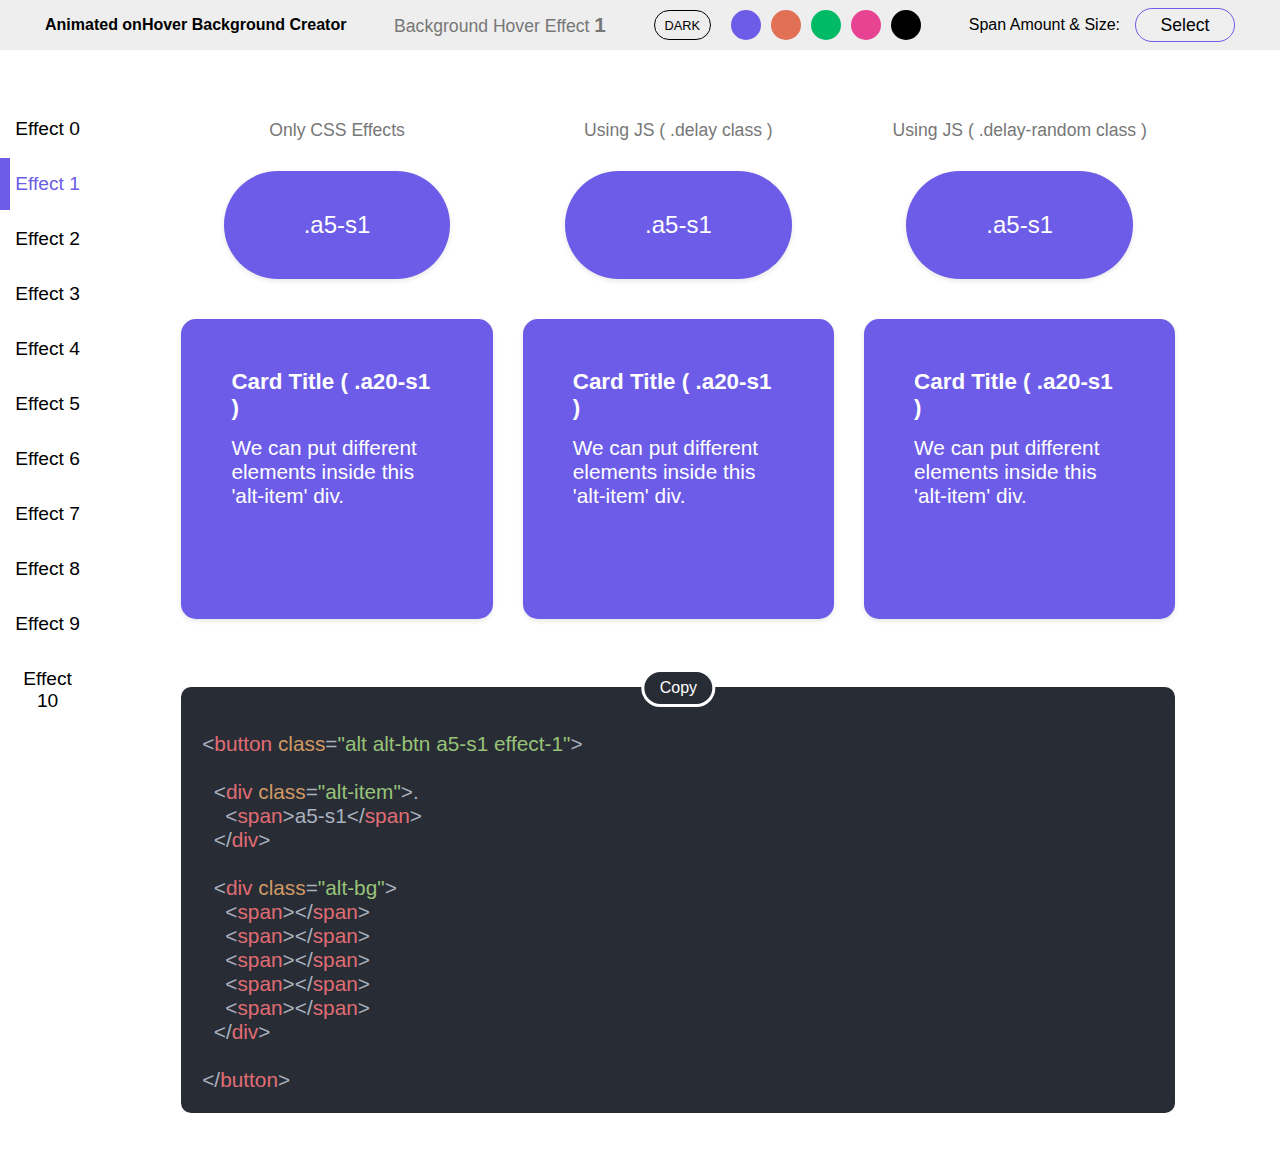
==== animated-bg/index.html @ 3fb82e07 "cm menu div" ====
<!DOCTYPE html>
<html lang="en">
<head>
<!-- Global site tag (gtag.js) - Google Analytics -->
<script async src="https://www.googletagmanager.com/gtag/js?id=UA-150589149-1"></script>
<script>
  window.dataLayer = window.dataLayer || [];
  function gtag(){dataLayer.push(arguments);}
  gtag('js', new Date());

  gtag('config', 'UA-150589149-1');
</script>
  <meta charset="UTF-8">
  <meta http-equiv="X-UA-Compatible" content="IE=edge">
  <meta name="viewport" content="width=device-width, initial-scale=1.0">

  <!-- Main CSS Library file -->
  <link rel="stylesheet" href="bg.alt.min.css" />
  <!-- Optional Javascript -->
  <script src="demo-bg.alt.min.js" defer></script>

  <!-- Custom Style -->
  <link rel="stylesheet" href="demo.css" />

  <!-- Highlight Style -->
  <!-- <link rel="stylesheet" href="a11y-dark.min.css" /> -->
  <link rel="stylesheet" href="atom-one-dark-reasonable.min.css" />
  
  <!-- Custom Javascript -->
  <script src="highlight.min.js" defer></script>
  <script src="demo.js" defer></script>

  <title>
    Animated onHover Background Creator
    - Teerax.com || Altarmiz.com
  </title>
</head>
<body>
  <div class="nav-topbar">
    <div class="logo">
      <h1>Animated onHover Background Creator</h1>
    </div>

    <div id="context-menu">
      <div class="item" id="cm-reload">Reload this page</div>
      <!-- <div class="item">Option 2</div>
      <div class="item">Option 3</div>
      <div class="item">Option 4</div>
      <div class="item">Option 5</div> -->
    </div>
    
    <div class="title">Background Hover Effect <span>0</span></div>
    <div class="color-palate">
      <button id="dark-theme" class="theme-switch">Dark</button>
      <button id="blue" class="color"></button>
      <button id="orange" class="color"></button>
      <button id="green" class="color"></button>
      <button id="pink" class="color"></button>
      <button id="black" class="color"></button>
    </div>

    <div class="size-classes">
      <p class="label">Span Amount & Size: </p>
      <button class="dropdown-trigger-for-btn">Select</button>
      <div class="dropdown-for-btn">
        <div>
          <p>1 span</p>
          <span id="a1-s1">.a1-s1</span>
        </div>
        <div>
          <p>2 span</p>
          <span id="a2-s1">.a2-s1</span>
          <span id="a2-s1-o">.a2-s1-o</span>
        </div>
        <div>
          <p>4 span</p>
          <span id="a4-s1">.a4-s1</span>
          <span id="a4-s2">.a4-s2</span>
          <span id="a4-s2-o">.a4-s2-o</span>
        </div>
        <div>
          <p>5 span</p>
          <span id="a5-s1">.a5-s1</span>
          <span id="a5-s1-o">.a5-s1-o</span>
        </div>
        <div>
          <p>8 span</p>
          <span id="a8-s1">.a8-s1</span>
          <span id="a8-s1-o">.a8-s1-o</span>
        </div>
        <div>
          <p>10 span</p>
          <span id="a10-s1">.a10-s1</span>
          <span id="a10-s1-o">.a10-s1-o</span>
          <span id="a10-s2">.a10-s2</span>
          <span id="a10-s2-o">.a10-s2-o</span>
        </div>
        <div>
          <p>16 span</p>
          <span id="a16-s1">.a16-s1</span>
        </div>
        <div>
          <p>20 span</p>
          <span id="a20-s1">.a20-s1</span>
          <span id="a20-s1-o">.a20-s1-o</span>
          <span id="a20-s2">.a20-s2</span>
          <span id="a20-s2-o">.a20-s2-o</span>
        </div>
        <div>
          <p>25 span</p>
          <span id="a25-s1">.a25-s1</span>
        </div>
        <div>
          <p>40 span</p>
          <span id="a40-s1">.a40-s1</span>
          <span id="a40-s1-o">.a40-s1-o</span>
          <span id="a40-s2">.a40-s2</span>
          <span id="a40-s2-o">.a40-s2-o</span>
        </div>
        <div>
          <p>50 span</p>
          <span id="a50-s1">.a50-s1</span>
          <span id="a50-s1-o">.a50-s1-o</span>
        </div>
        <div>
          <p>100 span</p>
          <span id="a100-s1">.a100-s1</span>
        </div>
      </div>
    </div>
  </div>
  
  <nav class="nav-sidebar">
    <button id="effect-0" class="nav-btn">Effect 0</a>
    <button id="effect-1" class="nav-btn">Effect 1</a>
    <button id="effect-2" class="nav-btn">Effect 2</a>
    <button id="effect-3" class="nav-btn">Effect 3</a>
    <button id="effect-4" class="nav-btn">Effect 4</a>
    <button id="effect-5" class="nav-btn">Effect 5</a>
    <button id="effect-6" class="nav-btn">Effect 6</a>
    <button id="effect-7" class="nav-btn">Effect 7</a>
    <button id="effect-8" class="nav-btn">Effect 8</a>
    <button id="effect-9" class="nav-btn">Effect 9</a>
    <button id="effect-10" class="nav-btn">Effect 10</a>
  </nav>

  <div class="container">
    <section id="effects">
      <div class="col">
        <div class="title">
          <p>	Only CSS Effects</p>
        </div>
      
        <!-- button using <button> element -->
        <button class="alt alt-btn effect-1 a5-s1">
          <div class="alt-item">.<span>a5-s1</span></div>
          <div class="alt-bg"></div>
        </button>
      
        <!-- Card -->
        <div class="alt alt-card effect-1 a20-s1">
          <div class="alt-item">
            <h3>Card Title ( <span>.a20-s1</span> )</h3>
            <p>We can put different elements inside this <br> 'alt-item' div.</p>
          </div>
          <div class="alt-bg"></div>
        </div>
      </div>
    
      <div class="col">
        <div class="title">
          <p>	Using JS ( .delay class )</p>
        </div>
      
        <!-- button using <button> element -->
        <button class="alt alt-btn effect-1 a5-s1 delay">
          <div class="alt-item">.<span>a5-s1</span></div>
          <div class="alt-bg"></div>
        </button>
      
        <!-- Card -->
        <div class="alt alt-card effect-1 a20-s1 delay">
          <div class="alt-item">
            <h3>Card Title ( <span>.a20-s1</span> )</h3>
            <p>We can put different elements inside this <br> 'alt-item' div.</p>
          </div>
          <div class="alt-bg"></div>
        </div>
      </div>
      
      <div class="col">
        <div class="title">
          <p>	Using JS ( .delay-random class )</p>
        </div>
      
        <!-- button using <button> element -->
        <button class="alt alt-btn effect-1 a5-s1 delay-random">
          <div class="alt-item">.<span>a5-s1</span></div>
          <div class="alt-bg"></div>
        </button>
      
        <!-- Card -->
        <div class="alt alt-card effect-1 a20-s1 delay-random">
          <div class="alt-item">
            <h3>Card Title ( .<span>a20-s1</span> )</h3>
            <p>We can put different elements inside this <br> 'alt-item' div.</p>
          </div>
          <div class="alt-bg"></div>
        </div>
      </div>
    </section>

    <section>
      <div class="col-full">
        <!-- <textarea class="code codeHighlight" name="" id="" spellcheck="false"></textarea> -->
        <pre class="code-container">
          <div class="tooltip">
            <button id="copy"><span class="tooltiptext" id="myTooltip">Copy to clipboard</span>Copy</button>
          </div>
          <code class="code language-html"></code>
        </pre>
      </div>
    </section>
  </div>

</body>
</html>
---- animated-bg/bg.alt.min.css ----
.alt-btn,button{border:none;cursor:pointer}.alt-btn,.alt-card{box-shadow:var(--shadow)}.alt,.alt-bg{overflow:hidden}:root{--color-black:black;--color-white:white;--color-light-gray:#eeeeee;--color-1:#6c5ce7;--color-2:#e17055;--color-3:#00ba66;--color-4:#e84393;--transparent:transparent;--sw:20%;--sh:25%;--alt-primary-color:var(--color-1);--alt-secondary-color:var(--color-light-gray);--span-bg:var(--alt-primary-color);--hover-span-bg:var(--transparent);--bg:var(--alt-secondary-color);--hover-bg:var(--alt-secondary-color);--font-color:var(--color-white);--hover-font-color:var(--alt-primary-color);--font-family:Helvetica,Arial,sans-serif;--shadow:0px 2px 5px 0px rgba(0, 0, 0, 0.1);--hover-shadow:0px 4px 5px 0px rgba(0, 0, 0, 0.2);--alt-transition:box-shadow 0.4s ease-in-out,color 0.4s ease-in-out,background 0.4s ease-in-out;--span-transition:0.5s ease-in-out;--span-transition-delay:.1s;--span-2n-transition-delay:.2s;--span-3n-transition-delay:.3s}.alt,.dark-theme{color:var(--font-color)}*{margin:0;padding:0;box-sizing:border-box;font-family:var(--font-family);font-size:1em}.alt-btn{padding:15px 30px;border-radius:15em;width:fit-content;height:fit-content;font-size:1.1em;font-weight:400;text-transform:uppercase;text-decoration:none;user-select:none}.a1-s1 .alt-bg span,.alt-bg,.alt-item{width:100%;height:100%}.alt-card{min-width:300px;min-height:300px;border-radius:15px;padding:20px;font-size:1em;font-weight:300}.alt-btn:active,.alt-btn:focus,.alt-btn:hover,.alt-card:active,.alt-card:focus,.alt-card:hover{box-shadow:var(--hover-shadow);color:var(--hover-font-color);background:var(--hover-bg)}.alt{position:relative;display:flex!important;background:var(--bg);transition:var(--alt-transition)}.alt:active,.alt:focus,.alt:hover{color:var(--hover-font-color);background:var(--hover-bg)}.alt-item{z-index:5}.alt-bg{position:absolute;top:0;left:0;z-index:3;display:flex;flex-wrap:wrap}.alt-bg span{width:var(--sw);height:var(--sh);background:var(--span-bg);transition:var(--span-transition);flex-grow:1}.alt-bg span:nth-child(2n){transition-delay:var(--span-2n-transition-delay);transform-origin:center}.alt-bg span:nth-child(3n){transition-delay:var(--span-3n-transition-delay);transform-origin:center}.alt:active .alt-bg span,.alt:focus .alt-bg span,.alt:hover .alt-bg span{background:var(--hover-span-bg)}.alt:active.effect-0 .alt-bg span,.alt:focus.effect-0 .alt-bg span,.alt:hover.effect-0 .alt-bg span{transform:none}.alt:active.effect-1 .alt-bg span,.alt:focus.effect-1 .alt-bg span,.alt:hover.effect-1 .alt-bg span{transform:rotateY(180deg) rotateX(180deg) translateX(-150px)}.alt:active.effect-2 .alt-bg span,.alt:focus.effect-2 .alt-bg span,.alt:hover.effect-2 .alt-bg span{transform:rotateY(180deg) rotateX(180deg)}.alt:active.effect-3 .alt-bg span,.alt:focus.effect-3 .alt-bg span,.alt:hover.effect-3 .alt-bg span{transform:rotateY(10deg) rotateX(10deg) scale(.5) skewX(10deg)}.alt:active.effect-4 .alt-bg span,.alt:focus.effect-4 .alt-bg span,.alt:hover.effect-4 .alt-bg span{transform:rotateY(120deg) rotateX(-110deg) scale(.8) translateY(250px)}.alt:active.effect-5 .alt-bg span,.alt:focus.effect-5 .alt-bg span,.alt:hover.effect-5 .alt-bg span{transform:rotateY(80deg) rotateX(10deg) translateX(50px)}.alt:active.effect-6 .alt-bg span,.alt:focus.effect-6 .alt-bg span,.alt:hover.effect-6 .alt-bg span{transform:rotateY(180deg) rotateX(180deg) translateY(100px) skewY(-15deg) scale(.5)}.alt:active.effect-7 .alt-bg span,.alt:focus.effect-7 .alt-bg span,.alt:hover.effect-7 .alt-bg span{transform:translateY(110px) skewY(-15deg) scale(.5)}.alt:active.effect-8 .alt-bg span,.alt:focus.effect-8 .alt-bg span,.alt:hover.effect-8 .alt-bg span{transform:translateY(-50px) rotateZ(10deg) scale(1.5)}.alt:active.effect-9 .alt-bg span,.alt:focus.effect-9 .alt-bg span,.alt:hover.effect-9 .alt-bg span{transform:translateY(-200px) scale(.5) translateX(50px)}.alt:active.effect-10 .alt-bg span,.alt:focus.effect-10 .alt-bg span,.alt:hover.effect-10 .alt-bg span{transform:rotateY(20deg) scale(.5) translate(0,540px);transition:1s cubic-bezier(1, .03, 0, .75);opacity:.5}.a2-s1 .alt-bg span{width:50%;height:100%}.a2-s1-o .alt-bg span{width:100%;height:50%}.a4-s1 .alt-bg span{width:50%;height:50%}.a4-s2 .alt-bg span{width:25%;height:100%}.a4-s2-o .alt-bg span{width:100%;height:25%}.a5-s1 .alt-bg span{width:100%;height:20%}.a5-s1-o .alt-bg span{width:20%;height:100%}.a8-s1 .alt-bg span{width:25%;height:50%}.a8-s1-o .alt-bg span{width:50%;height:25%}.a10-s1 .alt-bg span{width:20%;height:50%}.a10-s1-o .alt-bg span{width:50%;height:20%}.a10-s2 .alt-bg span{width:10%;height:100%}.a10-s2-o .alt-bg span{width:100%;height:10%}.a16-s1 .alt-bg span{width:25%;height:25%}.a20-s1 .alt-bg span{width:20%;height:25%}.a20-s1-o .alt-bg span{width:25%;height:20%}.a20-s2 .alt-bg span{width:10%;height:50%}.a20-s2-o .alt-bg span{width:50%;height:10%}.a25-s1 .alt-bg span{width:20%;height:20%}.a40-s1 .alt-bg span{width:12.5%;height:20%}.a40-s1-o .alt-bg span{width:20%;height:12.5%}.a40-s2 .alt-bg span{width:10%;height:25%}.a40-s2-o .alt-bg span{width:25%;height:10%}.a50-s1 .alt-bg span{width:10%;height:20%}.a50-s1-o .alt-bg span{width:20%;height:10%}.a100-s1 .alt-bg span{width:10%;height:10%}.dark-theme{background:var(--color-black)}.dark-theme:active,.dark-theme:focus,.dark-theme:hover{color:var(--color-light-gray)!important;background:var(--color-black)}.blue .alt-bg span{background:var(--color-1)}.blue:active,.blue:focus,.blue:hover{color:var(--color-1)}.orange .alt-bg span{background:var(--color-2)}.orange:active,.orange:focus,.orange:hover{color:var(--color-2)}.green .alt-bg span{background:var(--color-3)}.green:active,.green:focus,.green:hover{color:var(--color-3)}.pink .alt-bg span{background:var(--color-4)}.pink:active,.pink:focus,.pink:hover{color:var(--color-4)}.black .alt-bg span{background:var(--color-black)}.black:active,.black:focus,.black:hover{color:var(--color-black);background:var(--color-light-gray)}.dark-theme.black{background:var(--color-light-gray)}.dark-theme.black:active,.dark-theme.black:focus,.dark-theme.black:hover{color:var(--color-black)!important;background:var(--color-light-gray)}
---- animated-bg/demo.css ----
.tooltip,.tooltip .tooltiptext{transform:translateX(-50%);left:50%;position:absolute}body{width:100%;display:flex;justify-content:space-evenly;align-items:center;background:#fff}.nav-topbar{position:fixed;display:flex;justify-content:space-between;align-items:center;top:0;background:#eee;width:100%;height:50px;padding:0 45px;z-index:1000}.color-palate,.size-classes{display:flex}.size-classes .label{display:flex;justify-content:center;align-items:center;font-size:1rem;margin-right:15px}.dropdown-trigger-for-btn{cursor:pointer;width:100px;height:34px;font-size:1.1rem;border:1px solid var(--color-1);border-radius:15rem}.dropdown-for-btn span.active,.dropdown-for-btn span:hover,.dropdown-trigger-for-btn.active,.dropdown-trigger-for-btn:hover{background:var(--color-1);color:#fff}.dropdown-for-btn{position:absolute;width:85%;display:flex;flex-wrap:wrap;justify-content:space-between;opacity:0;right:0;background:#eee;margin-top:55px;margin-right:45px;padding:15px;text-align:center;top:-1000px;transition:.2s ease-in-out;z-index:989}.dropdown-for-btn p{font-size:1rem;color:var(--color-1);margin-bottom:10px}.dropdown-for-btn span{padding:15px 25px;display:flex;justify-content:center;align-items:center;cursor:pointer;text-align:center;font-size:1.2rem;border-radius:15rem;margin-bottom:5px;transition:.3s ease-in-out}.dropdown-for-btn.active{opacity:1;top:0}#blue{background:var(--color-1)}#orange{background:var(--color-2)}#green{background:var(--color-3)}#pink{background:var(--color-4)}#black{background:var(--color-black)}.theme-switch{background:0 0;border:1px solid #000;padding:5px 10px;border-radius:50px;font-size:.8rem;text-transform:uppercase;margin-right:10px}.theme-switch.active,.theme-switch:hover{background:#000;color:#eee}.color{margin-left:10px;padding:15px;background:#663399;border-radius:15rem}.col,.col-full{padding:0 15px;display:flex}.nav-sidebar{position:fixed;display:flex;flex-direction:column;justify-content:space-evenly;align-items:left;top:0;left:0;margin-top:100px;width:9%;height:70vh;font-size:1.2rem;z-index:9999;background:#fff}.nav-sidebar button{width:100%;padding:15px 30px 15px 0;color:#000;background:0 0;text-decoration:none;border-radius:0 50px 50px 0;border-left:10px solid transparent;transition:.3s ease-in-out}.nav-sidebar button.active,.nav-sidebar button:hover{color:var(--color-1);border-left:10px solid var(--color-1)}.container{width:80%;margin-left:6%;display:flex;flex-direction:column}section{width:100%;display:flex;justify-content:space-evenly;align-items:center;margin-top:100px}.col{flex-direction:column;justify-content:start;align-items:center}.col-full{width:100%}.title{text-align:center;color:#777;font-size:1.1rem}.title span{font-weight:bolder;font-size:1.3rem}.title p{margin-top:20px;margin-bottom:30px;color:#777;font-size:1.1rem}.tooltip .tooltiptext,.tooltip button{color:#fff;text-transform:none;font-size:1rem}h3{margin-bottom:15px;font-size:1.4rem}p{font-size:1.3rem}.alt-card{width:100%;height:30vh;padding:50px;margin:0 auto;font-size:1.2rem}.alt-btn{padding:40px 80px;text-transform:lowercase;font-size:1.5rem;margin-bottom:40px}.code-container{position:relative;width:100%;min-height:250px;height:30vh;border-radius:10px;border:none;outline:0;z-index:500;font-size:1.3rem;margin-top:-80px}.code-container .code{border-radius:10px}.tooltip{display:flex;top:30px}.tooltip button{border:3px solid #fff;padding:7px 15px;border-radius:150px;background:#282c34}.tooltip .tooltiptext{visibility:hidden;background-color:#282c34;text-align:center;border-radius:6px;padding:5px 10px;z-index:1;top:-100%;opacity:0;transition:opacity .3s}.tooltip .tooltiptext::after{content:"";position:absolute;top:100%;left:50%;margin-left:-5px;border-width:5px;border-style:solid;border-color:#555 transparent transparent}.tooltip:hover .tooltiptext{visibility:visible;opacity:1;z-index:2000}@media (min-width:1921px){body{font-size:32px}}
#context-menu {
  position: fixed;
  z-index: 10000;
  width: 150px;
  background: #1b1a1a;
  border-radius: 5px;
  transform: scale(0);
  transform-origin: top left;
}

#context-menu.visible {
  transform: scale(1);
  transition: transform 200ms ease-in-out;
}

#context-menu .item {
  padding: 8px 10px;
  font-size: 15px;
  color: #eee;
  cursor: pointer;
  border-radius: inherit;
}

#context-menu .item:hover {
  background: #343434;
}
---- animated-bg/atom-one-dark-reasonable.min.css ----
pre code.hljs{display:block;overflow-x:auto;padding:1em}code.hljs{padding:3px 5px}.hljs{color:#abb2bf;background:#282c34}.hljs-keyword,.hljs-operator,.hljs-pattern-match{color:#f92672}.hljs-function,.hljs-pattern-match .hljs-constructor{color:#61aeee}.hljs-function .hljs-params{color:#a6e22e}.hljs-function .hljs-params .hljs-typing{color:#fd971f}.hljs-module-access .hljs-module{color:#7e57c2}.hljs-constructor{color:#e2b93d}.hljs-constructor .hljs-string{color:#9ccc65}.hljs-comment,.hljs-quote{color:#b18eb1;font-style:italic}.hljs-doctag,.hljs-formula{color:#c678dd}.hljs-deletion,.hljs-name,.hljs-section,.hljs-selector-tag,.hljs-subst{color:#e06c75}.hljs-literal{color:#56b6c2}.hljs-addition,.hljs-attribute,.hljs-meta .hljs-string,.hljs-regexp,.hljs-string{color:#98c379}.hljs-built_in,.hljs-class .hljs-title,.hljs-title.class_{color:#e6c07b}.hljs-attr,.hljs-number,.hljs-selector-attr,.hljs-selector-class,.hljs-selector-pseudo,.hljs-template-variable,.hljs-type,.hljs-variable{color:#d19a66}.hljs-bullet,.hljs-link,.hljs-meta,.hljs-selector-id,.hljs-symbol,.hljs-title{color:#61aeee}.hljs-emphasis{font-style:italic}.hljs-strong{font-weight:700}.hljs-link{text-decoration:underline}
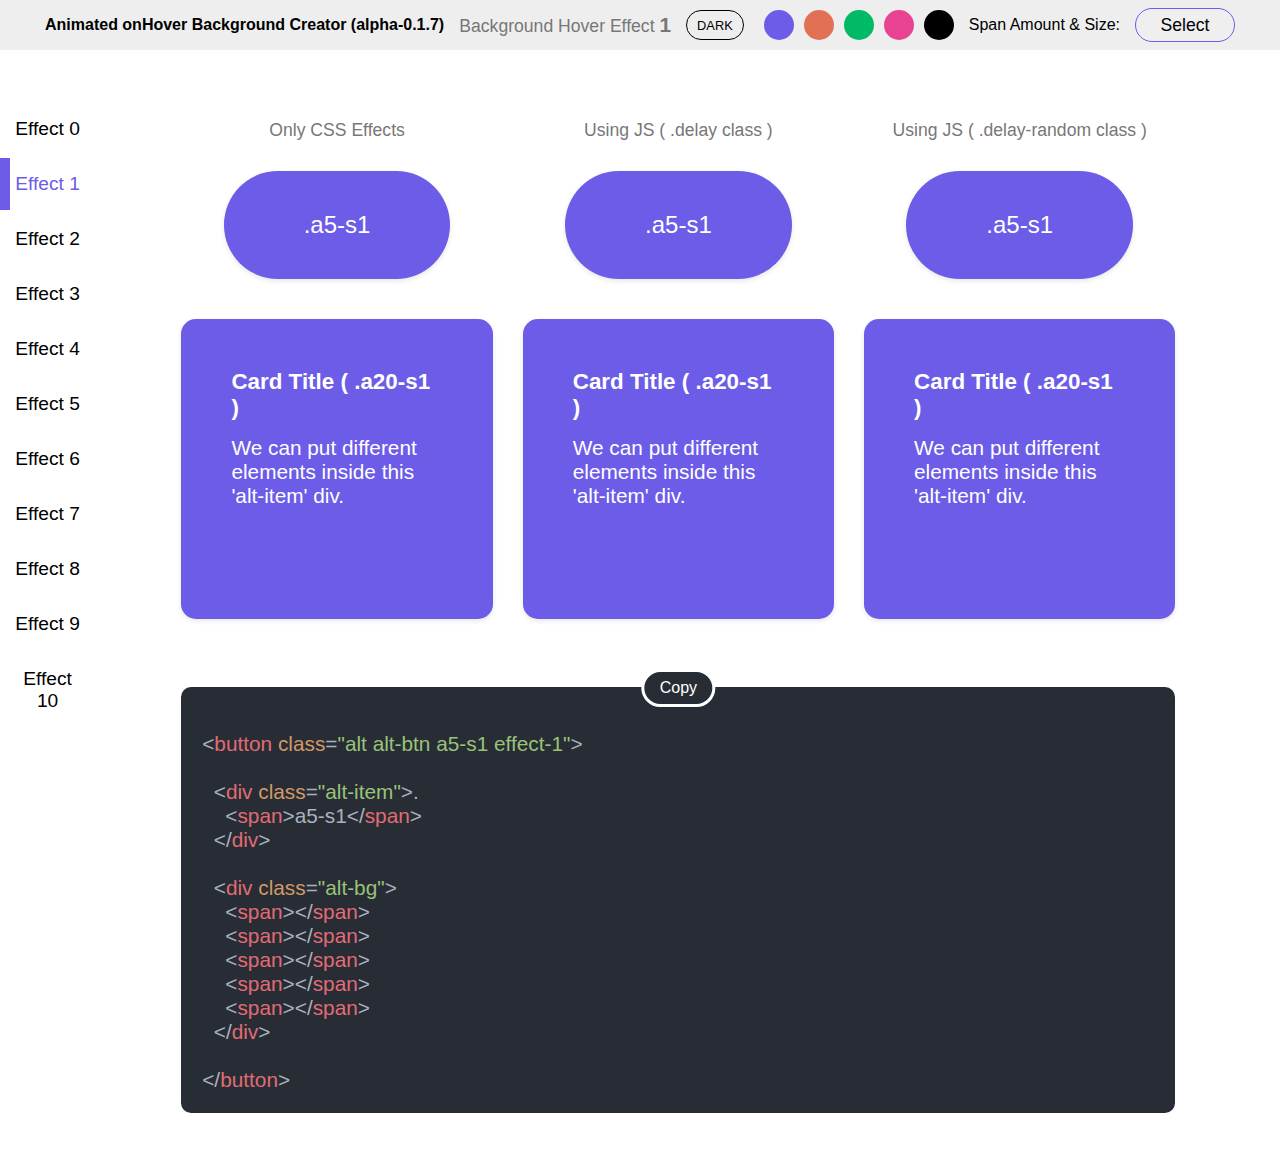
==== commit 09f5699e: "added copyright" ====
--- a/animated-bg/index.html
+++ b/animated-bg/index.html
@@ -1,15 +1,15 @@
 <!DOCTYPE html>
 <html lang="en">
 <head>
-<!-- Global site tag (gtag.js) - Google Analytics -->
-<script async src="https://www.googletagmanager.com/gtag/js?id=UA-150589149-1"></script>
-<script>
-  window.dataLayer = window.dataLayer || [];
-  function gtag(){dataLayer.push(arguments);}
-  gtag('js', new Date());
-
-  gtag('config', 'UA-150589149-1');
-</script>
+  <!-- Global site tag (gtag.js) - Google Analytics -->
+  <script async src="https://www.googletagmanager.com/gtag/js?id=UA-150589149-1"></script>
+  <script>
+    window.dataLayer = window.dataLayer || [];
+    function gtag(){dataLayer.push(arguments);}
+    gtag('js', new Date());
+
+    gtag('config', 'UA-150589149-1');
+  </script>
   <meta charset="UTF-8">
   <meta http-equiv="X-UA-Compatible" content="IE=edge">
   <meta name="viewport" content="width=device-width, initial-scale=1.0">
@@ -32,13 +32,13 @@
 
   <title>
     Animated onHover Background Creator
-    - Teerax.com || Altarmiz.com
+    - Teerax.com
   </title>
 </head>
 <body>
   <div class="nav-topbar">
     <div class="logo">
-      <h1>Animated onHover Background Creator</h1>
+      <h1>Animated onHover Background Creator (alpha-0.1.7)</h1>
     </div>
 
     <div id="context-menu">
--- a/animated-bg/bg.alt.min.css
+++ b/animated-bg/bg.alt.min.css
@@ -1 +1,16 @@
+/*
+  Author: Altarmiz.com || Teerax.com (Youtube > Altarmiz Coding, github/altarmiz)
+  Version: 0.1.7
+  License: ALT 1.0
+
+  [ ALT 1.0:
+      You CAN use this code for anything.
+      No Warranty or Guarantee is available.
+      Must retain this license text in this file while distributing.
+      (attribution will be appreciated in public but not needed)
+
+      But, you can NOT sell this code anywhere by ITSELF.
+  ]
+=====================================================================
+*/
 .alt-btn,button{border:none;cursor:pointer}.alt-btn,.alt-card{box-shadow:var(--shadow)}.alt,.alt-bg{overflow:hidden}:root{--color-black:black;--color-white:white;--color-light-gray:#eeeeee;--color-1:#6c5ce7;--color-2:#e17055;--color-3:#00ba66;--color-4:#e84393;--transparent:transparent;--sw:20%;--sh:25%;--alt-primary-color:var(--color-1);--alt-secondary-color:var(--color-light-gray);--span-bg:var(--alt-primary-color);--hover-span-bg:var(--transparent);--bg:var(--alt-secondary-color);--hover-bg:var(--alt-secondary-color);--font-color:var(--color-white);--hover-font-color:var(--alt-primary-color);--font-family:Helvetica,Arial,sans-serif;--shadow:0px 2px 5px 0px rgba(0, 0, 0, 0.1);--hover-shadow:0px 4px 5px 0px rgba(0, 0, 0, 0.2);--alt-transition:box-shadow 0.4s ease-in-out,color 0.4s ease-in-out,background 0.4s ease-in-out;--span-transition:0.5s ease-in-out;--span-transition-delay:.1s;--span-2n-transition-delay:.2s;--span-3n-transition-delay:.3s}.alt,.dark-theme{color:var(--font-color)}*{margin:0;padding:0;box-sizing:border-box;font-family:var(--font-family);font-size:1em}.alt-btn{padding:15px 30px;border-radius:15em;width:fit-content;height:fit-content;font-size:1.1em;font-weight:400;text-transform:uppercase;text-decoration:none;user-select:none}.a1-s1 .alt-bg span,.alt-bg,.alt-item{width:100%;height:100%}.alt-card{min-width:300px;min-height:300px;border-radius:15px;padding:20px;font-size:1em;font-weight:300}.alt-btn:active,.alt-btn:focus,.alt-btn:hover,.alt-card:active,.alt-card:focus,.alt-card:hover{box-shadow:var(--hover-shadow);color:var(--hover-font-color);background:var(--hover-bg)}.alt{position:relative;display:flex!important;background:var(--bg);transition:var(--alt-transition)}.alt:active,.alt:focus,.alt:hover{color:var(--hover-font-color);background:var(--hover-bg)}.alt-item{z-index:5}.alt-bg{position:absolute;top:0;left:0;z-index:3;display:flex;flex-wrap:wrap}.alt-bg span{width:var(--sw);height:var(--sh);background:var(--span-bg);transition:var(--span-transition);flex-grow:1}.alt-bg span:nth-child(2n){transition-delay:var(--span-2n-transition-delay);transform-origin:center}.alt-bg span:nth-child(3n){transition-delay:var(--span-3n-transition-delay);transform-origin:center}.alt:active .alt-bg span,.alt:focus .alt-bg span,.alt:hover .alt-bg span{background:var(--hover-span-bg)}.alt:active.effect-0 .alt-bg span,.alt:focus.effect-0 .alt-bg span,.alt:hover.effect-0 .alt-bg span{transform:none}.alt:active.effect-1 .alt-bg span,.alt:focus.effect-1 .alt-bg span,.alt:hover.effect-1 .alt-bg span{transform:rotateY(180deg) rotateX(180deg) translateX(-150px)}.alt:active.effect-2 .alt-bg span,.alt:focus.effect-2 .alt-bg span,.alt:hover.effect-2 .alt-bg span{transform:rotateY(180deg) rotateX(180deg)}.alt:active.effect-3 .alt-bg span,.alt:focus.effect-3 .alt-bg span,.alt:hover.effect-3 .alt-bg span{transform:rotateY(10deg) rotateX(10deg) scale(.5) skewX(10deg)}.alt:active.effect-4 .alt-bg span,.alt:focus.effect-4 .alt-bg span,.alt:hover.effect-4 .alt-bg span{transform:rotateY(120deg) rotateX(-110deg) scale(.8) translateY(250px)}.alt:active.effect-5 .alt-bg span,.alt:focus.effect-5 .alt-bg span,.alt:hover.effect-5 .alt-bg span{transform:rotateY(80deg) rotateX(10deg) translateX(50px)}.alt:active.effect-6 .alt-bg span,.alt:focus.effect-6 .alt-bg span,.alt:hover.effect-6 .alt-bg span{transform:rotateY(180deg) rotateX(180deg) translateY(100px) skewY(-15deg) scale(.5)}.alt:active.effect-7 .alt-bg span,.alt:focus.effect-7 .alt-bg span,.alt:hover.effect-7 .alt-bg span{transform:translateY(110px) skewY(-15deg) scale(.5)}.alt:active.effect-8 .alt-bg span,.alt:focus.effect-8 .alt-bg span,.alt:hover.effect-8 .alt-bg span{transform:translateY(-50px) rotateZ(10deg) scale(1.5)}.alt:active.effect-9 .alt-bg span,.alt:focus.effect-9 .alt-bg span,.alt:hover.effect-9 .alt-bg span{transform:translateY(-200px) scale(.5) translateX(50px)}.alt:active.effect-10 .alt-bg span,.alt:focus.effect-10 .alt-bg span,.alt:hover.effect-10 .alt-bg span{transform:rotateY(20deg) scale(.5) translate(0,540px);transition:1s cubic-bezier(1, .03, 0, .75);opacity:.5}.a2-s1 .alt-bg span{width:50%;height:100%}.a2-s1-o .alt-bg span{width:100%;height:50%}.a4-s1 .alt-bg span{width:50%;height:50%}.a4-s2 .alt-bg span{width:25%;height:100%}.a4-s2-o .alt-bg span{width:100%;height:25%}.a5-s1 .alt-bg span{width:100%;height:20%}.a5-s1-o .alt-bg span{width:20%;height:100%}.a8-s1 .alt-bg span{width:25%;height:50%}.a8-s1-o .alt-bg span{width:50%;height:25%}.a10-s1 .alt-bg span{width:20%;height:50%}.a10-s1-o .alt-bg span{width:50%;height:20%}.a10-s2 .alt-bg span{width:10%;height:100%}.a10-s2-o .alt-bg span{width:100%;height:10%}.a16-s1 .alt-bg span{width:25%;height:25%}.a20-s1 .alt-bg span{width:20%;height:25%}.a20-s1-o .alt-bg span{width:25%;height:20%}.a20-s2 .alt-bg span{width:10%;height:50%}.a20-s2-o .alt-bg span{width:50%;height:10%}.a25-s1 .alt-bg span{width:20%;height:20%}.a40-s1 .alt-bg span{width:12.5%;height:20%}.a40-s1-o .alt-bg span{width:20%;height:12.5%}.a40-s2 .alt-bg span{width:10%;height:25%}.a40-s2-o .alt-bg span{width:25%;height:10%}.a50-s1 .alt-bg span{width:10%;height:20%}.a50-s1-o .alt-bg span{width:20%;height:10%}.a100-s1 .alt-bg span{width:10%;height:10%}.dark-theme{background:var(--color-black)}.dark-theme:active,.dark-theme:focus,.dark-theme:hover{color:var(--color-light-gray)!important;background:var(--color-black)}.blue .alt-bg span{background:var(--color-1)}.blue:active,.blue:focus,.blue:hover{color:var(--color-1)}.orange .alt-bg span{background:var(--color-2)}.orange:active,.orange:focus,.orange:hover{color:var(--color-2)}.green .alt-bg span{background:var(--color-3)}.green:active,.green:focus,.green:hover{color:var(--color-3)}.pink .alt-bg span{background:var(--color-4)}.pink:active,.pink:focus,.pink:hover{color:var(--color-4)}.black .alt-bg span{background:var(--color-black)}.black:active,.black:focus,.black:hover{color:var(--color-black);background:var(--color-light-gray)}.dark-theme.black{background:var(--color-light-gray)}.dark-theme.black:active,.dark-theme.black:focus,.dark-theme.black:hover{color:var(--color-black)!important;background:var(--color-light-gray)}--- a/animated-bg/demo.css
+++ b/animated-bg/demo.css
@@ -1,3 +1,19 @@
+/*
+  Author: Altarmiz.com || Teerax.com (Youtube > Altarmiz Coding, github/altarmiz)
+  Version: 0.1.7
+  License: ALT 1.0
+
+  [ ALT 1.0:
+      You CAN use this code for anything.
+      No Warranty or Guarantee is available.
+      Must retain this license text in this file while distributing.
+      (attribution will be appreciated in public but not needed)
+
+      But, you can NOT sell this code anywhere by ITSELF.
+  ]
+=====================================================================
+*/
+
 .tooltip,.tooltip .tooltiptext{transform:translateX(-50%);left:50%;position:absolute}body{width:100%;display:flex;justify-content:space-evenly;align-items:center;background:#fff}.nav-topbar{position:fixed;display:flex;justify-content:space-between;align-items:center;top:0;background:#eee;width:100%;height:50px;padding:0 45px;z-index:1000}.color-palate,.size-classes{display:flex}.size-classes .label{display:flex;justify-content:center;align-items:center;font-size:1rem;margin-right:15px}.dropdown-trigger-for-btn{cursor:pointer;width:100px;height:34px;font-size:1.1rem;border:1px solid var(--color-1);border-radius:15rem}.dropdown-for-btn span.active,.dropdown-for-btn span:hover,.dropdown-trigger-for-btn.active,.dropdown-trigger-for-btn:hover{background:var(--color-1);color:#fff}.dropdown-for-btn{position:absolute;width:85%;display:flex;flex-wrap:wrap;justify-content:space-between;opacity:0;right:0;background:#eee;margin-top:55px;margin-right:45px;padding:15px;text-align:center;top:-1000px;transition:.2s ease-in-out;z-index:989}.dropdown-for-btn p{font-size:1rem;color:var(--color-1);margin-bottom:10px}.dropdown-for-btn span{padding:15px 25px;display:flex;justify-content:center;align-items:center;cursor:pointer;text-align:center;font-size:1.2rem;border-radius:15rem;margin-bottom:5px;transition:.3s ease-in-out}.dropdown-for-btn.active{opacity:1;top:0}#blue{background:var(--color-1)}#orange{background:var(--color-2)}#green{background:var(--color-3)}#pink{background:var(--color-4)}#black{background:var(--color-black)}.theme-switch{background:0 0;border:1px solid #000;padding:5px 10px;border-radius:50px;font-size:.8rem;text-transform:uppercase;margin-right:10px}.theme-switch.active,.theme-switch:hover{background:#000;color:#eee}.color{margin-left:10px;padding:15px;background:#663399;border-radius:15rem}.col,.col-full{padding:0 15px;display:flex}.nav-sidebar{position:fixed;display:flex;flex-direction:column;justify-content:space-evenly;align-items:left;top:0;left:0;margin-top:100px;width:9%;height:70vh;font-size:1.2rem;z-index:9999;background:#fff}.nav-sidebar button{width:100%;padding:15px 30px 15px 0;color:#000;background:0 0;text-decoration:none;border-radius:0 50px 50px 0;border-left:10px solid transparent;transition:.3s ease-in-out}.nav-sidebar button.active,.nav-sidebar button:hover{color:var(--color-1);border-left:10px solid var(--color-1)}.container{width:80%;margin-left:6%;display:flex;flex-direction:column}section{width:100%;display:flex;justify-content:space-evenly;align-items:center;margin-top:100px}.col{flex-direction:column;justify-content:start;align-items:center}.col-full{width:100%}.title{text-align:center;color:#777;font-size:1.1rem}.title span{font-weight:bolder;font-size:1.3rem}.title p{margin-top:20px;margin-bottom:30px;color:#777;font-size:1.1rem}.tooltip .tooltiptext,.tooltip button{color:#fff;text-transform:none;font-size:1rem}h3{margin-bottom:15px;font-size:1.4rem}p{font-size:1.3rem}.alt-card{width:100%;height:30vh;padding:50px;margin:0 auto;font-size:1.2rem}.alt-btn{padding:40px 80px;text-transform:lowercase;font-size:1.5rem;margin-bottom:40px}.code-container{position:relative;width:100%;min-height:250px;height:30vh;border-radius:10px;border:none;outline:0;z-index:500;font-size:1.3rem;margin-top:-80px}.code-container .code{border-radius:10px}.tooltip{display:flex;top:30px}.tooltip button{border:3px solid #fff;padding:7px 15px;border-radius:150px;background:#282c34}.tooltip .tooltiptext{visibility:hidden;background-color:#282c34;text-align:center;border-radius:6px;padding:5px 10px;z-index:1;top:-100%;opacity:0;transition:opacity .3s}.tooltip .tooltiptext::after{content:"";position:absolute;top:100%;left:50%;margin-left:-5px;border-width:5px;border-style:solid;border-color:#555 transparent transparent}.tooltip:hover .tooltiptext{visibility:visible;opacity:1;z-index:2000}@media (min-width:1921px){body{font-size:32px}}
 #context-menu {
   position: fixed;
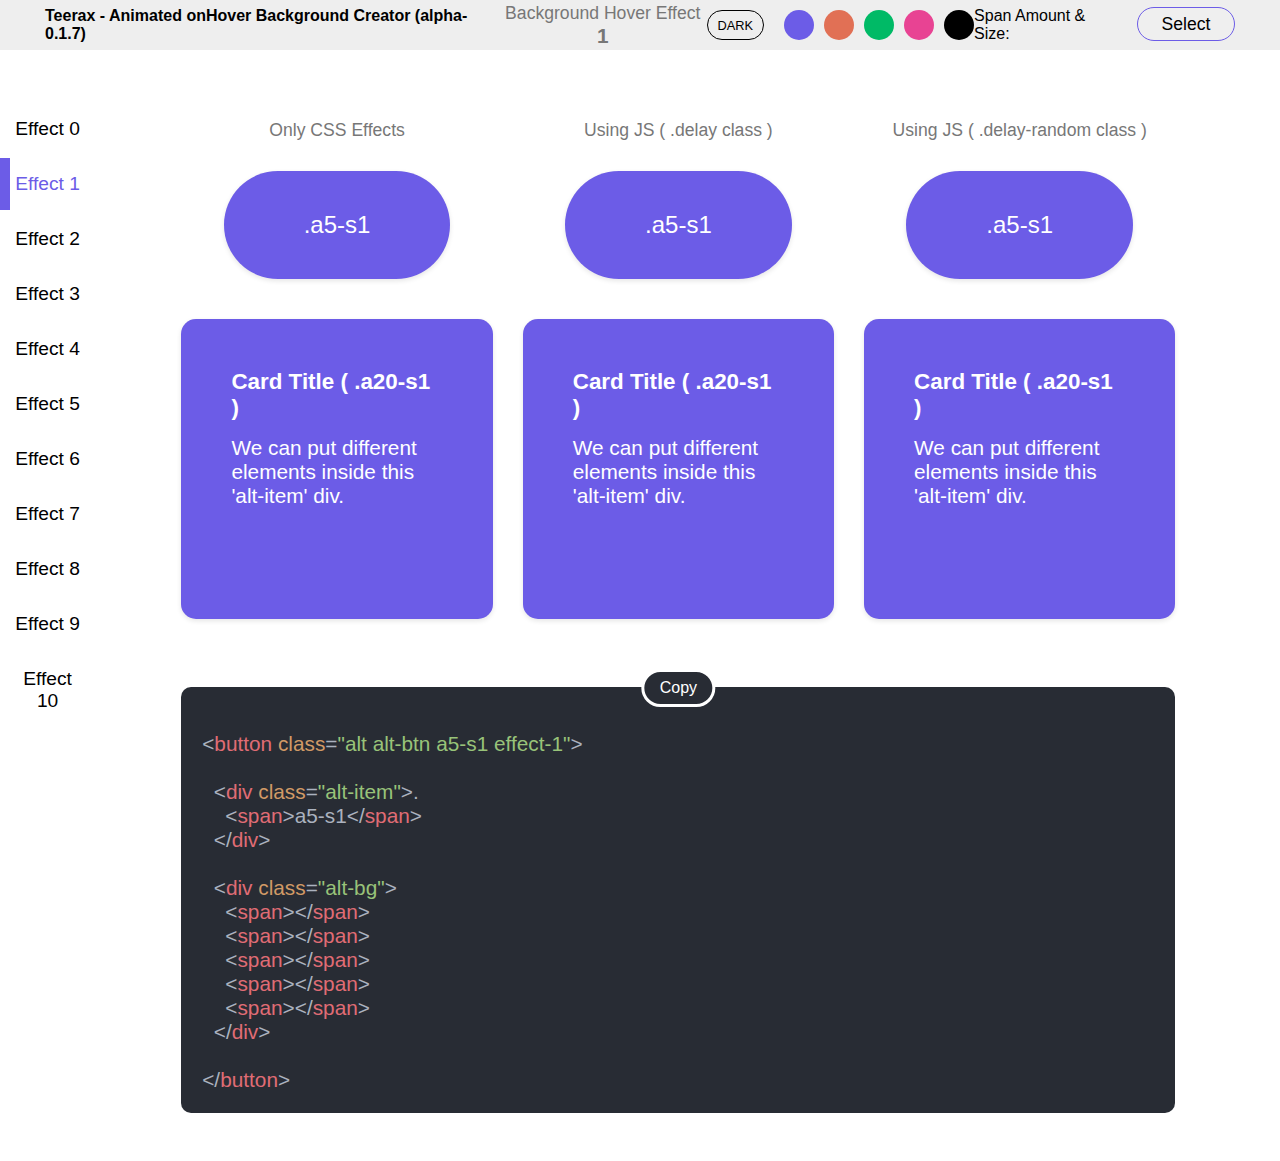
==== commit 2aae9021: "a" ====
--- a/animated-bg/index.html
+++ b/animated-bg/index.html
@@ -38,7 +38,7 @@
 <body>
   <div class="nav-topbar">
     <div class="logo">
-      <h1>Animated onHover Background Creator (alpha-0.1.7)</h1>
+      <h1>Teerax - Animated onHover Background Creator (alpha-0.1.7)</h1>
     </div>
 
     <div id="context-menu">
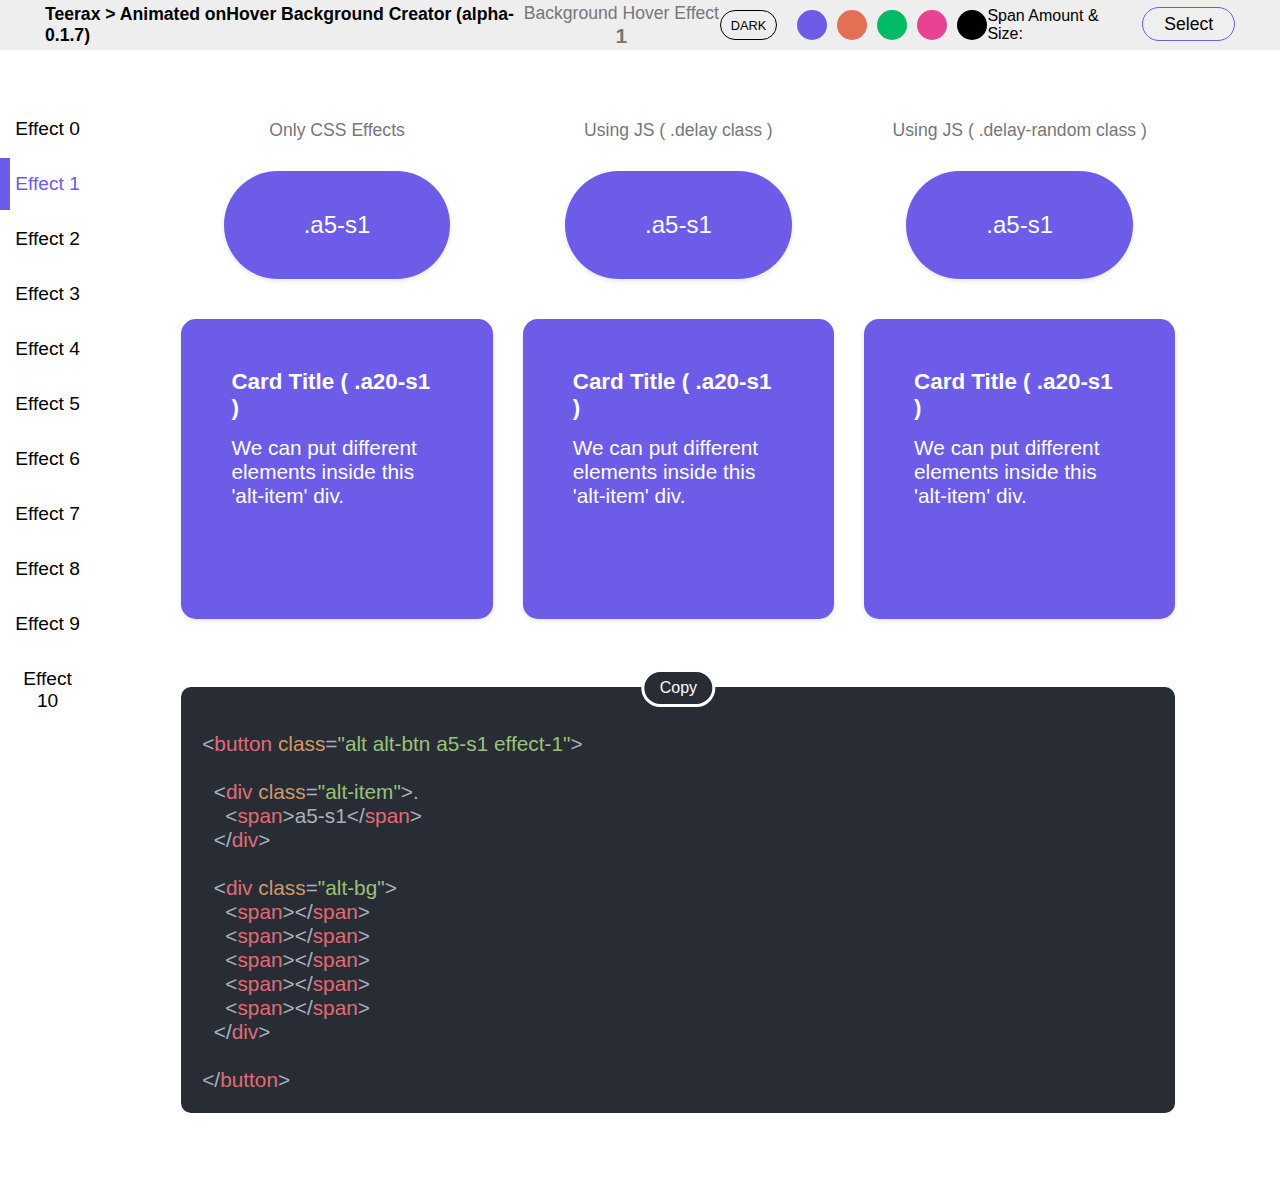
==== commit 68ed112f: "a" ====
--- a/animated-bg/index.html
+++ b/animated-bg/index.html
@@ -38,7 +38,7 @@
 <body>
   <div class="nav-topbar">
     <div class="logo">
-      <h1>Teerax - Animated onHover Background Creator (alpha-0.1.7)</h1>
+      <h1>Teerax > Animated onHover Background Creator (alpha-0.1.7)</h1>
     </div>
 
     <div id="context-menu">
--- a/animated-bg/demo.css
+++ b/animated-bg/demo.css
@@ -13,8 +13,9 @@
   ]
 =====================================================================
 */
+.tooltip,.tooltip .tooltiptext{transform:translateX(-50%);left:50%;position:absolute}body{width:100%;display:flex;justify-content:space-evenly;align-items:center;background:#fff}.nav-topbar{position:fixed;display:flex;justify-content:space-between;align-items:center;top:0;background:#eee;width:100%;height:50px;padding:0 45px;z-index:1000}.color-palate,.size-classes{display:flex}.size-classes .label{display:flex;justify-content:center;align-items:center;font-size:1rem;margin-right:15px}.dropdown-trigger-for-btn{cursor:pointer;width:100px;height:34px;font-size:1.1rem;border:1px solid var(--color-1);border-radius:15rem}.dropdown-for-btn span.active,.dropdown-for-btn span:hover,.dropdown-trigger-for-btn.active,.dropdown-trigger-for-btn:hover{background:var(--color-1);color:#fff}.dropdown-for-btn{position:absolute;width:85%;display:flex;flex-wrap:wrap;justify-content:space-between;opacity:0;right:0;background:#eee;margin-top:55px;margin-right:45px;padding:15px;text-align:center;top:-1000px;transition:.2s ease-in-out;z-index:989}.dropdown-for-btn p{font-size:1rem;color:var(--color-1);margin-bottom:10px}.dropdown-for-btn span{padding:15px 25px;display:flex;justify-content:center;align-items:center;cursor:pointer;text-align:center;font-size:1.2rem;border-radius:15rem;margin-bottom:5px;transition:.3s ease-in-out}.dropdown-for-btn.active{opacity:1;top:0}#blue{background:var(--color-1)}#orange{background:var(--color-2)}#green{background:var(--color-3)}#pink{background:var(--color-4)}#black{background:var(--color-black)}.theme-switch{background:0 0;border:1px solid #000;padding:5px 10px;border-radius:50px;font-size:.8rem;text-transform:uppercase;margin-right:10px}.theme-switch.active,.theme-switch:hover{background:#000;color:#eee}.color{margin-left:10px;padding:15px;background:#663399;border-radius:15rem}.col,.col-full{padding:0 15px;display:flex}.nav-sidebar{position:fixed;display:flex;flex-direction:column;justify-content:space-evenly;align-items:left;top:0;left:0;margin-top:100px;width:9%;height:70vh;font-size:1.2rem;z-index:9999;background:#fff}.nav-sidebar button{width:100%;padding:15px 30px 15px 0;color:#000;background:0 0;text-decoration:none;border-radius:0 50px 50px 0;border-left:10px solid transparent;transition:.3s ease-in-out}.nav-sidebar button.active,.nav-sidebar button:hover{color:var(--color-1);border-left:10px solid var(--color-1)}.container{width:80%;margin-left:6%;display:flex;flex-direction:column}section{width:100%;display:flex;justify-content:space-evenly;align-items:center;margin-top:100px}.col{flex-direction:column;justify-content:start;align-items:center}.col-full{width:100%}.title{text-align:center;color:#777;font-size:1.1rem}.title span{font-weight:bolder;font-size:1.3rem}.title p{margin-top:20px;margin-bottom:30px;color:#777;font-size:1.1rem}.tooltip .tooltiptext,.tooltip button{color:#fff;text-transform:none;font-size:1rem}h3{margin-bottom:15px;font-size:1.4rem}p{font-size:1.3rem}.alt-card{width:100%;height:30vh;padding:50px;margin:0 auto;font-size:1.2rem}.alt-btn{padding:40px 80px;text-transform:lowercase;font-size:1.5rem;margin-bottom:40px}.code-container{position:relative;width:100%;min-height:550px;height:30vh;border-radius:10px;border:none;outline:0;z-index:500;font-size:1.3rem;margin-top:-80px}.code-container .code{border-radius:10px}.tooltip{display:flex;top:30px}.tooltip button{border:3px solid #fff;padding:7px 15px;border-radius:150px;background:#282c34}.tooltip .tooltiptext{visibility:hidden;background-color:#282c34;text-align:center;border-radius:6px;padding:5px 10px;z-index:1;top:-100%;opacity:0;transition:opacity .3s}.tooltip .tooltiptext::after{content:"";position:absolute;top:100%;left:50%;margin-left:-5px;border-width:5px;border-style:solid;border-color:#555 transparent transparent}.tooltip:hover .tooltiptext{visibility:visible;opacity:1;z-index:2000}@media (min-width:1921px){body{font-size:32px}}
+.logo h1{font-size: 1.1rem;}
 
-.tooltip,.tooltip .tooltiptext{transform:translateX(-50%);left:50%;position:absolute}body{width:100%;display:flex;justify-content:space-evenly;align-items:center;background:#fff}.nav-topbar{position:fixed;display:flex;justify-content:space-between;align-items:center;top:0;background:#eee;width:100%;height:50px;padding:0 45px;z-index:1000}.color-palate,.size-classes{display:flex}.size-classes .label{display:flex;justify-content:center;align-items:center;font-size:1rem;margin-right:15px}.dropdown-trigger-for-btn{cursor:pointer;width:100px;height:34px;font-size:1.1rem;border:1px solid var(--color-1);border-radius:15rem}.dropdown-for-btn span.active,.dropdown-for-btn span:hover,.dropdown-trigger-for-btn.active,.dropdown-trigger-for-btn:hover{background:var(--color-1);color:#fff}.dropdown-for-btn{position:absolute;width:85%;display:flex;flex-wrap:wrap;justify-content:space-between;opacity:0;right:0;background:#eee;margin-top:55px;margin-right:45px;padding:15px;text-align:center;top:-1000px;transition:.2s ease-in-out;z-index:989}.dropdown-for-btn p{font-size:1rem;color:var(--color-1);margin-bottom:10px}.dropdown-for-btn span{padding:15px 25px;display:flex;justify-content:center;align-items:center;cursor:pointer;text-align:center;font-size:1.2rem;border-radius:15rem;margin-bottom:5px;transition:.3s ease-in-out}.dropdown-for-btn.active{opacity:1;top:0}#blue{background:var(--color-1)}#orange{background:var(--color-2)}#green{background:var(--color-3)}#pink{background:var(--color-4)}#black{background:var(--color-black)}.theme-switch{background:0 0;border:1px solid #000;padding:5px 10px;border-radius:50px;font-size:.8rem;text-transform:uppercase;margin-right:10px}.theme-switch.active,.theme-switch:hover{background:#000;color:#eee}.color{margin-left:10px;padding:15px;background:#663399;border-radius:15rem}.col,.col-full{padding:0 15px;display:flex}.nav-sidebar{position:fixed;display:flex;flex-direction:column;justify-content:space-evenly;align-items:left;top:0;left:0;margin-top:100px;width:9%;height:70vh;font-size:1.2rem;z-index:9999;background:#fff}.nav-sidebar button{width:100%;padding:15px 30px 15px 0;color:#000;background:0 0;text-decoration:none;border-radius:0 50px 50px 0;border-left:10px solid transparent;transition:.3s ease-in-out}.nav-sidebar button.active,.nav-sidebar button:hover{color:var(--color-1);border-left:10px solid var(--color-1)}.container{width:80%;margin-left:6%;display:flex;flex-direction:column}section{width:100%;display:flex;justify-content:space-evenly;align-items:center;margin-top:100px}.col{flex-direction:column;justify-content:start;align-items:center}.col-full{width:100%}.title{text-align:center;color:#777;font-size:1.1rem}.title span{font-weight:bolder;font-size:1.3rem}.title p{margin-top:20px;margin-bottom:30px;color:#777;font-size:1.1rem}.tooltip .tooltiptext,.tooltip button{color:#fff;text-transform:none;font-size:1rem}h3{margin-bottom:15px;font-size:1.4rem}p{font-size:1.3rem}.alt-card{width:100%;height:30vh;padding:50px;margin:0 auto;font-size:1.2rem}.alt-btn{padding:40px 80px;text-transform:lowercase;font-size:1.5rem;margin-bottom:40px}.code-container{position:relative;width:100%;min-height:250px;height:30vh;border-radius:10px;border:none;outline:0;z-index:500;font-size:1.3rem;margin-top:-80px}.code-container .code{border-radius:10px}.tooltip{display:flex;top:30px}.tooltip button{border:3px solid #fff;padding:7px 15px;border-radius:150px;background:#282c34}.tooltip .tooltiptext{visibility:hidden;background-color:#282c34;text-align:center;border-radius:6px;padding:5px 10px;z-index:1;top:-100%;opacity:0;transition:opacity .3s}.tooltip .tooltiptext::after{content:"";position:absolute;top:100%;left:50%;margin-left:-5px;border-width:5px;border-style:solid;border-color:#555 transparent transparent}.tooltip:hover .tooltiptext{visibility:visible;opacity:1;z-index:2000}@media (min-width:1921px){body{font-size:32px}}
 #context-menu {
   position: fixed;
   z-index: 10000;
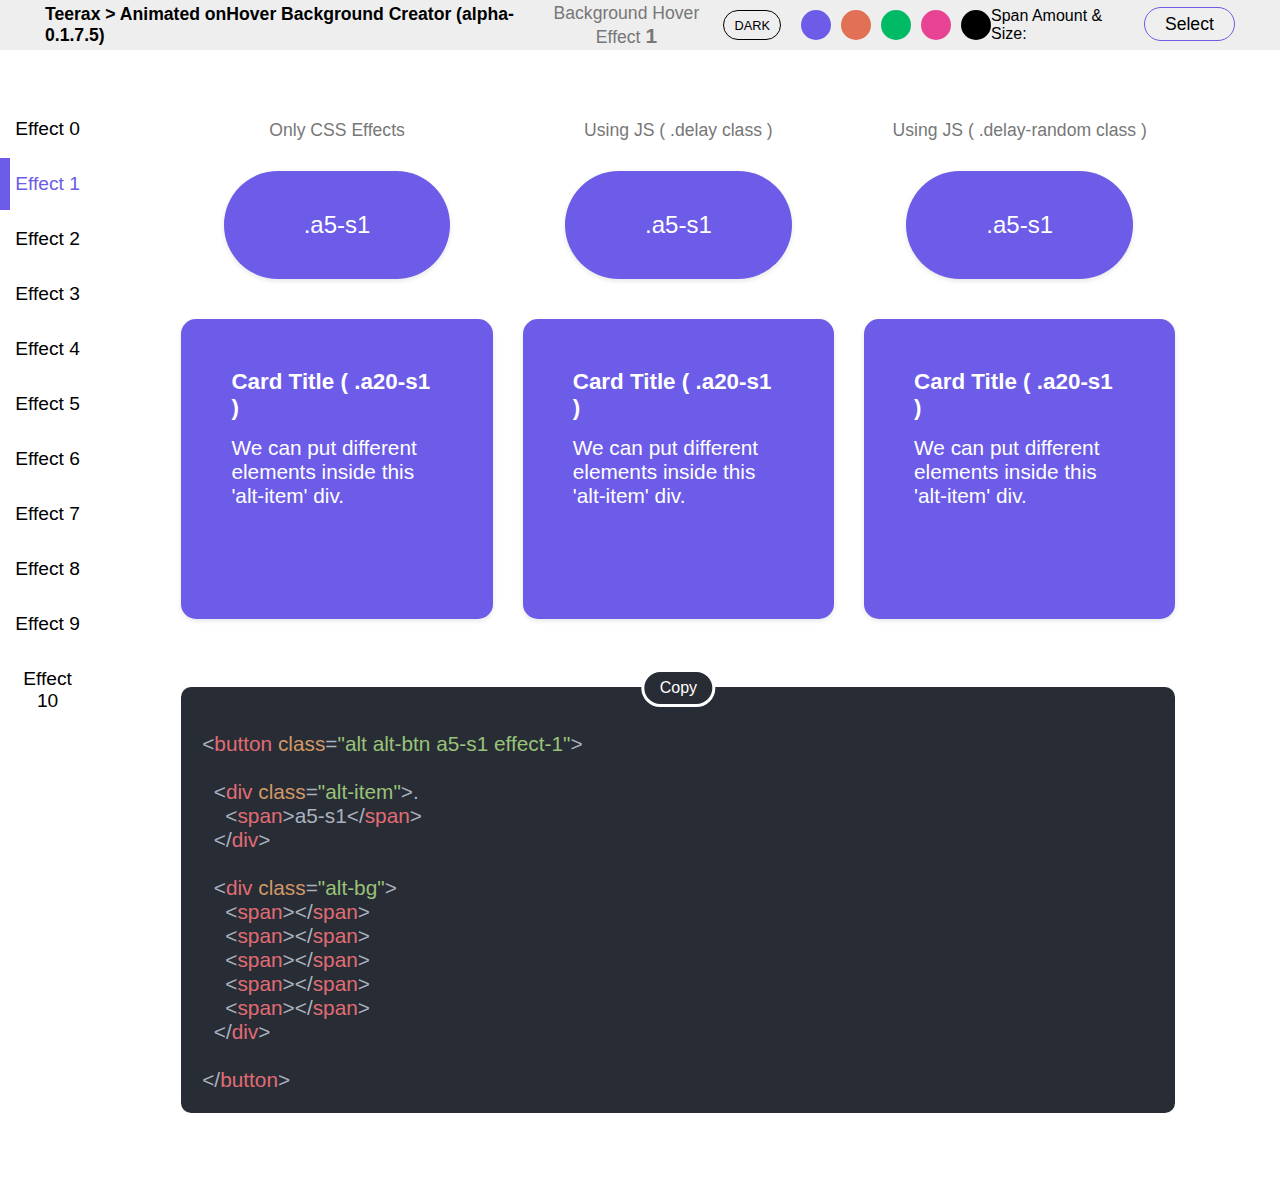
==== commit f4d8ba90: "a" ====
--- a/animated-bg/index.html
+++ b/animated-bg/index.html
@@ -38,7 +38,7 @@
 <body>
   <div class="nav-topbar">
     <div class="logo">
-      <h1>Teerax > Animated onHover Background Creator (alpha-0.1.7)</h1>
+      <h1>Teerax > Animated onHover Background Creator (alpha-0.1.7.5)</h1>
     </div>
 
     <div id="context-menu">
--- a/animated-bg/demo.css
+++ b/animated-bg/demo.css
@@ -13,7 +13,7 @@
   ]
 =====================================================================
 */
-.tooltip,.tooltip .tooltiptext{transform:translateX(-50%);left:50%;position:absolute}body{width:100%;display:flex;justify-content:space-evenly;align-items:center;background:#fff}.nav-topbar{position:fixed;display:flex;justify-content:space-between;align-items:center;top:0;background:#eee;width:100%;height:50px;padding:0 45px;z-index:1000}.color-palate,.size-classes{display:flex}.size-classes .label{display:flex;justify-content:center;align-items:center;font-size:1rem;margin-right:15px}.dropdown-trigger-for-btn{cursor:pointer;width:100px;height:34px;font-size:1.1rem;border:1px solid var(--color-1);border-radius:15rem}.dropdown-for-btn span.active,.dropdown-for-btn span:hover,.dropdown-trigger-for-btn.active,.dropdown-trigger-for-btn:hover{background:var(--color-1);color:#fff}.dropdown-for-btn{position:absolute;width:85%;display:flex;flex-wrap:wrap;justify-content:space-between;opacity:0;right:0;background:#eee;margin-top:55px;margin-right:45px;padding:15px;text-align:center;top:-1000px;transition:.2s ease-in-out;z-index:989}.dropdown-for-btn p{font-size:1rem;color:var(--color-1);margin-bottom:10px}.dropdown-for-btn span{padding:15px 25px;display:flex;justify-content:center;align-items:center;cursor:pointer;text-align:center;font-size:1.2rem;border-radius:15rem;margin-bottom:5px;transition:.3s ease-in-out}.dropdown-for-btn.active{opacity:1;top:0}#blue{background:var(--color-1)}#orange{background:var(--color-2)}#green{background:var(--color-3)}#pink{background:var(--color-4)}#black{background:var(--color-black)}.theme-switch{background:0 0;border:1px solid #000;padding:5px 10px;border-radius:50px;font-size:.8rem;text-transform:uppercase;margin-right:10px}.theme-switch.active,.theme-switch:hover{background:#000;color:#eee}.color{margin-left:10px;padding:15px;background:#663399;border-radius:15rem}.col,.col-full{padding:0 15px;display:flex}.nav-sidebar{position:fixed;display:flex;flex-direction:column;justify-content:space-evenly;align-items:left;top:0;left:0;margin-top:100px;width:9%;height:70vh;font-size:1.2rem;z-index:9999;background:#fff}.nav-sidebar button{width:100%;padding:15px 30px 15px 0;color:#000;background:0 0;text-decoration:none;border-radius:0 50px 50px 0;border-left:10px solid transparent;transition:.3s ease-in-out}.nav-sidebar button.active,.nav-sidebar button:hover{color:var(--color-1);border-left:10px solid var(--color-1)}.container{width:80%;margin-left:6%;display:flex;flex-direction:column}section{width:100%;display:flex;justify-content:space-evenly;align-items:center;margin-top:100px}.col{flex-direction:column;justify-content:start;align-items:center}.col-full{width:100%}.title{text-align:center;color:#777;font-size:1.1rem}.title span{font-weight:bolder;font-size:1.3rem}.title p{margin-top:20px;margin-bottom:30px;color:#777;font-size:1.1rem}.tooltip .tooltiptext,.tooltip button{color:#fff;text-transform:none;font-size:1rem}h3{margin-bottom:15px;font-size:1.4rem}p{font-size:1.3rem}.alt-card{width:100%;height:30vh;padding:50px;margin:0 auto;font-size:1.2rem}.alt-btn{padding:40px 80px;text-transform:lowercase;font-size:1.5rem;margin-bottom:40px}.code-container{position:relative;width:100%;min-height:550px;height:30vh;border-radius:10px;border:none;outline:0;z-index:500;font-size:1.3rem;margin-top:-80px}.code-container .code{border-radius:10px}.tooltip{display:flex;top:30px}.tooltip button{border:3px solid #fff;padding:7px 15px;border-radius:150px;background:#282c34}.tooltip .tooltiptext{visibility:hidden;background-color:#282c34;text-align:center;border-radius:6px;padding:5px 10px;z-index:1;top:-100%;opacity:0;transition:opacity .3s}.tooltip .tooltiptext::after{content:"";position:absolute;top:100%;left:50%;margin-left:-5px;border-width:5px;border-style:solid;border-color:#555 transparent transparent}.tooltip:hover .tooltiptext{visibility:visible;opacity:1;z-index:2000}@media (min-width:1921px){body{font-size:32px}}
+.tooltip,.tooltip .tooltiptext{transform:translateX(-50%);left:50%;position:absolute}body{width:100%;display:flex;justify-content:space-evenly;align-items:center;background:#fff}.nav-topbar{position:fixed;display:flex;justify-content:space-between;align-items:center;top:0;background:#eee;width:100%;height:50px;padding:0 45px;z-index:1000}.color-palate,.size-classes{display:flex}.size-classes .label{display:flex;justify-content:center;align-items:center;font-size:1rem;margin-right:15px}.dropdown-trigger-for-btn{cursor:pointer;width:100px;height:34px;font-size:1.1rem;border:1px solid var(--color-1);border-radius:15rem}.dropdown-for-btn span.active,.dropdown-for-btn span:hover,.dropdown-trigger-for-btn.active,.dropdown-trigger-for-btn:hover{background:var(--color-1);color:#fff}.dropdown-for-btn{position:absolute;width:85%;display:flex;flex-wrap:wrap;justify-content:space-between;opacity:0;right:0;background:#eee;margin-top:55px;margin-right:45px;padding:15px;text-align:center;top:-1000px;transition:.2s ease-in-out;z-index:989}.dropdown-for-btn p{font-size:1rem;color:var(--color-1);margin-bottom:10px}.dropdown-for-btn span{padding:15px 25px;display:flex;justify-content:center;align-items:center;cursor:pointer;text-align:center;font-size:1.2rem;border-radius:15rem;margin-bottom:5px;transition:.3s ease-in-out}.dropdown-for-btn.active{opacity:1;top:0}#blue{background:var(--color-1)}#orange{background:var(--color-2)}#green{background:var(--color-3)}#pink{background:var(--color-4)}#black{background:var(--color-black)}.theme-switch{background:0 0;border:1px solid #000;padding:5px 10px;border-radius:50px;font-size:.8rem;text-transform:uppercase;margin-right:10px}.theme-switch.active,.theme-switch:hover{background:#000;color:#eee}.color{margin-left:10px;padding:15px;background:#663399;border-radius:15rem}.col,.col-full{padding:0 15px;display:flex}.nav-sidebar{position:fixed;display:flex;flex-direction:column;justify-content:space-evenly;align-items:left;top:0;left:0;margin-top:100px;width:9%;height:70vh;font-size:1.2rem;z-index:9999;background:#fff}.nav-sidebar button{width:100%;padding:15px 30px 15px 0;color:#000;background:0 0;text-decoration:none;border-radius:0 50px 50px 0;border-left:10px solid transparent;transition:.3s ease-in-out}.nav-sidebar button.active,.nav-sidebar button:hover{color:var(--color-1);border-left:10px solid var(--color-1)}.container{width:80%;margin-left:6%;display:flex;flex-direction:column}section{width:100%;display:flex;justify-content:space-evenly;align-items:center;margin-top:100px}.col{flex-direction:column;justify-content:start;align-items:center}.col-full{width:100%}.title{text-align:center;color:#777;font-size:1.1rem}.title span{font-weight:bolder;font-size:1.3rem}.title p{margin-top:20px;margin-bottom:30px;color:#777;font-size:1.1rem}.tooltip .tooltiptext,.tooltip button{color:#fff;text-transform:none;font-size:1rem}h3{margin-bottom:15px;font-size:1.4rem}p{font-size:1.3rem}.alt-card{width:100%;height:30vh;padding:50px;margin:0 auto;font-size:1.2rem}.alt-btn{padding:40px 80px;text-transform:lowercase;font-size:1.5rem;margin-bottom:40px}.code-container{position:relative;width:100%;min-height:550px;height:30vh;border-radius:10px;border:none;outline:0;z-index:500;font-size:1.3rem;margin-top:-80px}.code-container .code{border-radius:10px}.tooltip{display:flex;top:30px}.tooltip button{border:3px solid #fff;padding:7px 15px;border-radius:150px;background:#282c34}.tooltip .tooltiptext{visibility:hidden;background-color:#282c34;text-align:center;border-radius:6px;padding:5px 10px;z-index:1;top:-100%;opacity:0;transition:opacity .3s}.tooltip .tooltiptext::after{content:"";position:absolute;top:100%;left:50%;margin-left:-5px;border-width:5px;border-style:solid;border-color:#555 transparent transparent}.tooltip:hover .tooltiptext{visibility:visible;opacity:1;z-index:2000}
 .logo h1{font-size: 1.1rem;}
 
 #context-menu {
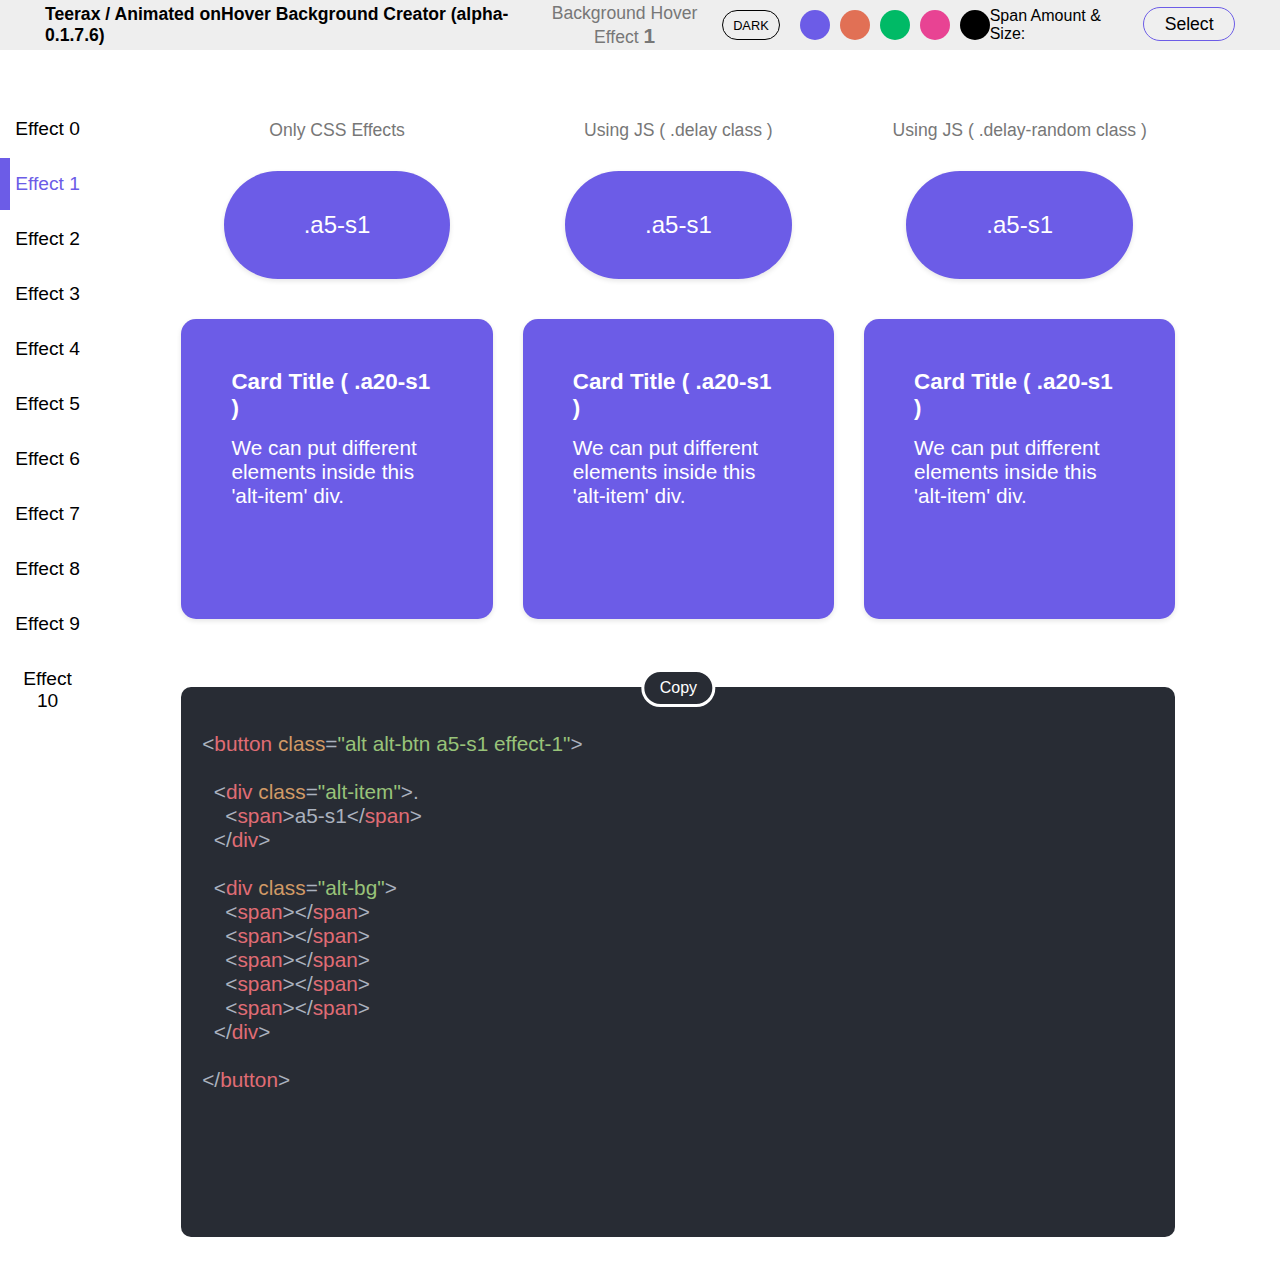
==== commit 6272ac95: "a" ====
--- a/animated-bg/index.html
+++ b/animated-bg/index.html
@@ -38,7 +38,7 @@
 <body>
   <div class="nav-topbar">
     <div class="logo">
-      <h1>Teerax > Animated onHover Background Creator (alpha-0.1.7.5)</h1>
+      <h1>Teerax / Animated onHover Background Creator (alpha-0.1.7.6)</h1>
     </div>
 
     <div id="context-menu">
--- a/animated-bg/demo.css
+++ b/animated-bg/demo.css
@@ -15,6 +15,7 @@
 */
 .tooltip,.tooltip .tooltiptext{transform:translateX(-50%);left:50%;position:absolute}body{width:100%;display:flex;justify-content:space-evenly;align-items:center;background:#fff}.nav-topbar{position:fixed;display:flex;justify-content:space-between;align-items:center;top:0;background:#eee;width:100%;height:50px;padding:0 45px;z-index:1000}.color-palate,.size-classes{display:flex}.size-classes .label{display:flex;justify-content:center;align-items:center;font-size:1rem;margin-right:15px}.dropdown-trigger-for-btn{cursor:pointer;width:100px;height:34px;font-size:1.1rem;border:1px solid var(--color-1);border-radius:15rem}.dropdown-for-btn span.active,.dropdown-for-btn span:hover,.dropdown-trigger-for-btn.active,.dropdown-trigger-for-btn:hover{background:var(--color-1);color:#fff}.dropdown-for-btn{position:absolute;width:85%;display:flex;flex-wrap:wrap;justify-content:space-between;opacity:0;right:0;background:#eee;margin-top:55px;margin-right:45px;padding:15px;text-align:center;top:-1000px;transition:.2s ease-in-out;z-index:989}.dropdown-for-btn p{font-size:1rem;color:var(--color-1);margin-bottom:10px}.dropdown-for-btn span{padding:15px 25px;display:flex;justify-content:center;align-items:center;cursor:pointer;text-align:center;font-size:1.2rem;border-radius:15rem;margin-bottom:5px;transition:.3s ease-in-out}.dropdown-for-btn.active{opacity:1;top:0}#blue{background:var(--color-1)}#orange{background:var(--color-2)}#green{background:var(--color-3)}#pink{background:var(--color-4)}#black{background:var(--color-black)}.theme-switch{background:0 0;border:1px solid #000;padding:5px 10px;border-radius:50px;font-size:.8rem;text-transform:uppercase;margin-right:10px}.theme-switch.active,.theme-switch:hover{background:#000;color:#eee}.color{margin-left:10px;padding:15px;background:#663399;border-radius:15rem}.col,.col-full{padding:0 15px;display:flex}.nav-sidebar{position:fixed;display:flex;flex-direction:column;justify-content:space-evenly;align-items:left;top:0;left:0;margin-top:100px;width:9%;height:70vh;font-size:1.2rem;z-index:9999;background:#fff}.nav-sidebar button{width:100%;padding:15px 30px 15px 0;color:#000;background:0 0;text-decoration:none;border-radius:0 50px 50px 0;border-left:10px solid transparent;transition:.3s ease-in-out}.nav-sidebar button.active,.nav-sidebar button:hover{color:var(--color-1);border-left:10px solid var(--color-1)}.container{width:80%;margin-left:6%;display:flex;flex-direction:column}section{width:100%;display:flex;justify-content:space-evenly;align-items:center;margin-top:100px}.col{flex-direction:column;justify-content:start;align-items:center}.col-full{width:100%}.title{text-align:center;color:#777;font-size:1.1rem}.title span{font-weight:bolder;font-size:1.3rem}.title p{margin-top:20px;margin-bottom:30px;color:#777;font-size:1.1rem}.tooltip .tooltiptext,.tooltip button{color:#fff;text-transform:none;font-size:1rem}h3{margin-bottom:15px;font-size:1.4rem}p{font-size:1.3rem}.alt-card{width:100%;height:30vh;padding:50px;margin:0 auto;font-size:1.2rem}.alt-btn{padding:40px 80px;text-transform:lowercase;font-size:1.5rem;margin-bottom:40px}.code-container{position:relative;width:100%;min-height:550px;height:30vh;border-radius:10px;border:none;outline:0;z-index:500;font-size:1.3rem;margin-top:-80px}.code-container .code{border-radius:10px}.tooltip{display:flex;top:30px}.tooltip button{border:3px solid #fff;padding:7px 15px;border-radius:150px;background:#282c34}.tooltip .tooltiptext{visibility:hidden;background-color:#282c34;text-align:center;border-radius:6px;padding:5px 10px;z-index:1;top:-100%;opacity:0;transition:opacity .3s}.tooltip .tooltiptext::after{content:"";position:absolute;top:100%;left:50%;margin-left:-5px;border-width:5px;border-style:solid;border-color:#555 transparent transparent}.tooltip:hover .tooltiptext{visibility:visible;opacity:1;z-index:2000}
 .logo h1{font-size: 1.1rem;}
+.code{height: 100%;}
 
 #context-menu {
   position: fixed;
